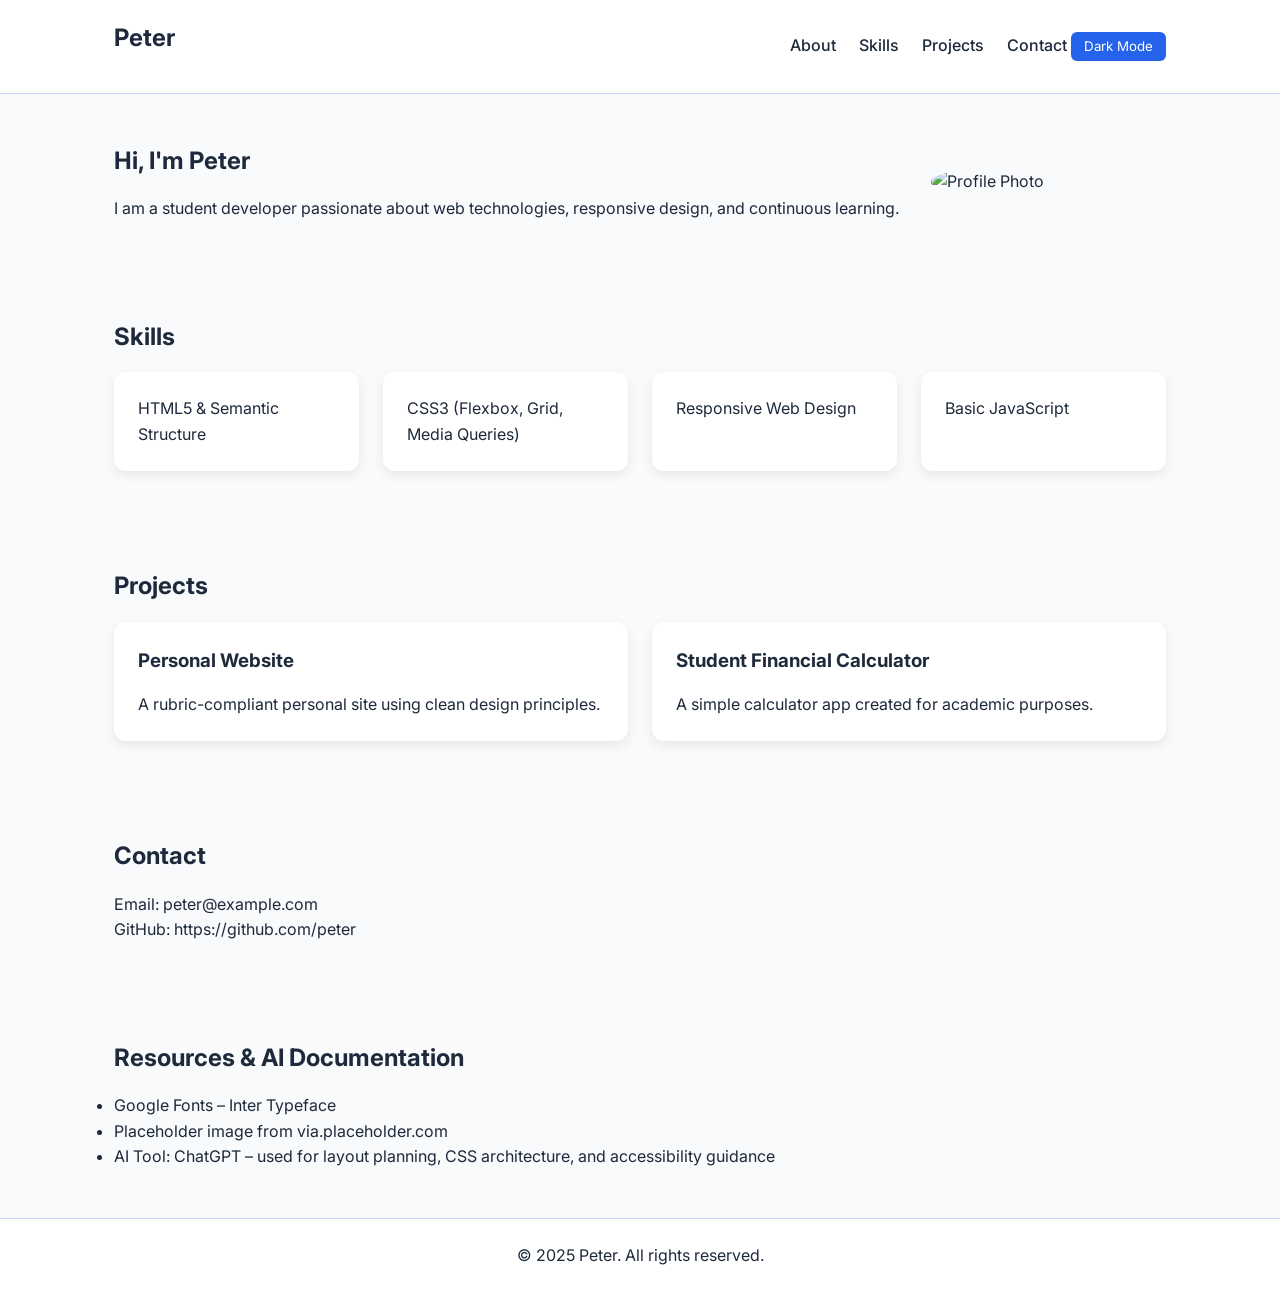
==== personal_webpage.html @ 716ead4c "Rename personal_webpage to personal_webpage.html" ====
<!DOCTYPE html>
<html lang="en">
<head>
  <meta charset="UTF-8" />
  <meta name="viewport" content="width=device-width, initial-scale=1.0" />
  <title>Peter | Personal Website</title>

  <!-- Google Font -->
  <link href="https://fonts.googleapis.com/css2?family=Inter:wght@300;400;600;700&display=swap" rel="stylesheet">

  <style>
    :root {
      --bg: #f8fafc;
      --text: #1e293b;
      --primary: #2563eb;
      --card: #ffffff;
    }

    body.dark {
      --bg: #0f172a;
      --text: #e5e7eb;
      --card: #1e293b;
    }

    * {
      box-sizing: border-box;
      margin: 0;
      padding: 0;
      font-family: 'Inter', sans-serif;
    }

    body {
      background: var(--bg);
      color: var(--text);
      line-height: 1.6;
      transition: background 0.3s, color 0.3s;
    }

    header {
      background: var(--card);
      border-bottom: 1px solid #cbd5f5;
    }

    nav {
      max-width: 1100px;
      margin: auto;
      padding: 1.2rem 1.5rem;
      display: flex;
      justify-content: space-between;
      align-items: center;
    }

    nav a {
      color: var(--text);
      text-decoration: none;
      margin-left: 1.2rem;
      font-weight: 500;
    }

    nav a:hover {
      color: var(--primary);
    }

    button.toggle {
      background: var(--primary);
      color: white;
      border: none;
      padding: 0.4rem 0.8rem;
      border-radius: 6px;
      cursor: pointer;
    }

    section {
      max-width: 1100px;
      margin: auto;
      padding: 3rem 1.5rem;
    }

    h1, h2, h3 {
      margin-bottom: 1rem;
    }

    .hero {
      display: flex;
      flex-wrap: wrap;
      align-items: center;
      gap: 2rem;
    }

    .hero img {
      max-width: 260px;
      border-radius: 50%;
    }

    .grid {
      display: grid;
      grid-template-columns: repeat(auto-fit, minmax(240px, 1fr));
      gap: 1.5rem;
    }

    .card {
      background: var(--card);
      padding: 1.5rem;
      border-radius: 12px;
      box-shadow: 0 4px 12px rgba(0,0,0,0.08);
    }

    footer {
      background: var(--card);
      text-align: center;
      padding: 1.5rem;
      border-top: 1px solid #cbd5f5;
    }

    @media (max-width: 768px) {
      nav {
        flex-direction: column;
        gap: 1rem;
      }

      .hero {
        text-align: center;
      }
    }
  </style>
</head>
<body>

<header>
  <nav>
    <h2>Peter</h2>
    <div>
      <a href="#about">About</a>
      <a href="#skills">Skills</a>
      <a href="#projects">Projects</a>
      <a href="#contact">Contact</a>
      <button class="toggle" onclick="toggleMode()">Dark Mode</button>
    </div>
  </nav>
</header>

<section id="about">
  <div class="hero">
    <div>
      <h1>Hi, I'm Peter</h1>
      <p>I am a student developer passionate about web technologies, responsive design, and continuous learning.</p>
    </div>
    <img src="https://via.placeholder.com/260" alt="Profile Photo">
  </div>
</section>

<section id="skills">
  <h2>Skills</h2>
  <div class="grid">
    <div class="card">HTML5 & Semantic Structure</div>
    <div class="card">CSS3 (Flexbox, Grid, Media Queries)</div>
    <div class="card">Responsive Web Design</div>
    <div class="card">Basic JavaScript</div>
  </div>
</section>

<section id="projects">
  <h2>Projects</h2>
  <div class="grid">
    <div class="card">
      <h3>Personal Website</h3>
      <p>A rubric-compliant personal site using clean design principles.</p>
    </div>
    <div class="card">
      <h3>Student Financial Calculator</h3>
      <p>A simple calculator app created for academic purposes.</p>
    </div>
  </div>
</section>

<section id="contact">
  <h2>Contact</h2>
  <p>Email: peter@example.com</p>
  <p>GitHub: https://github.com/peter</p>
</section>

<section id="resources">
  <h2>Resources & AI Documentation</h2>
  <ul>
    <li>Google Fonts – Inter Typeface</li>
    <li>Placeholder image from via.placeholder.com</li>
    <li>AI Tool: ChatGPT – used for layout planning, CSS architecture, and accessibility guidance</li>
  </ul>
</section>

<footer>
  <p>&copy; 2025 Peter. All rights reserved.</p>
</footer>

<script>
  function toggleMode() {
    document.body.classList.toggle('dark');
  }
</script>

</body>
</html>
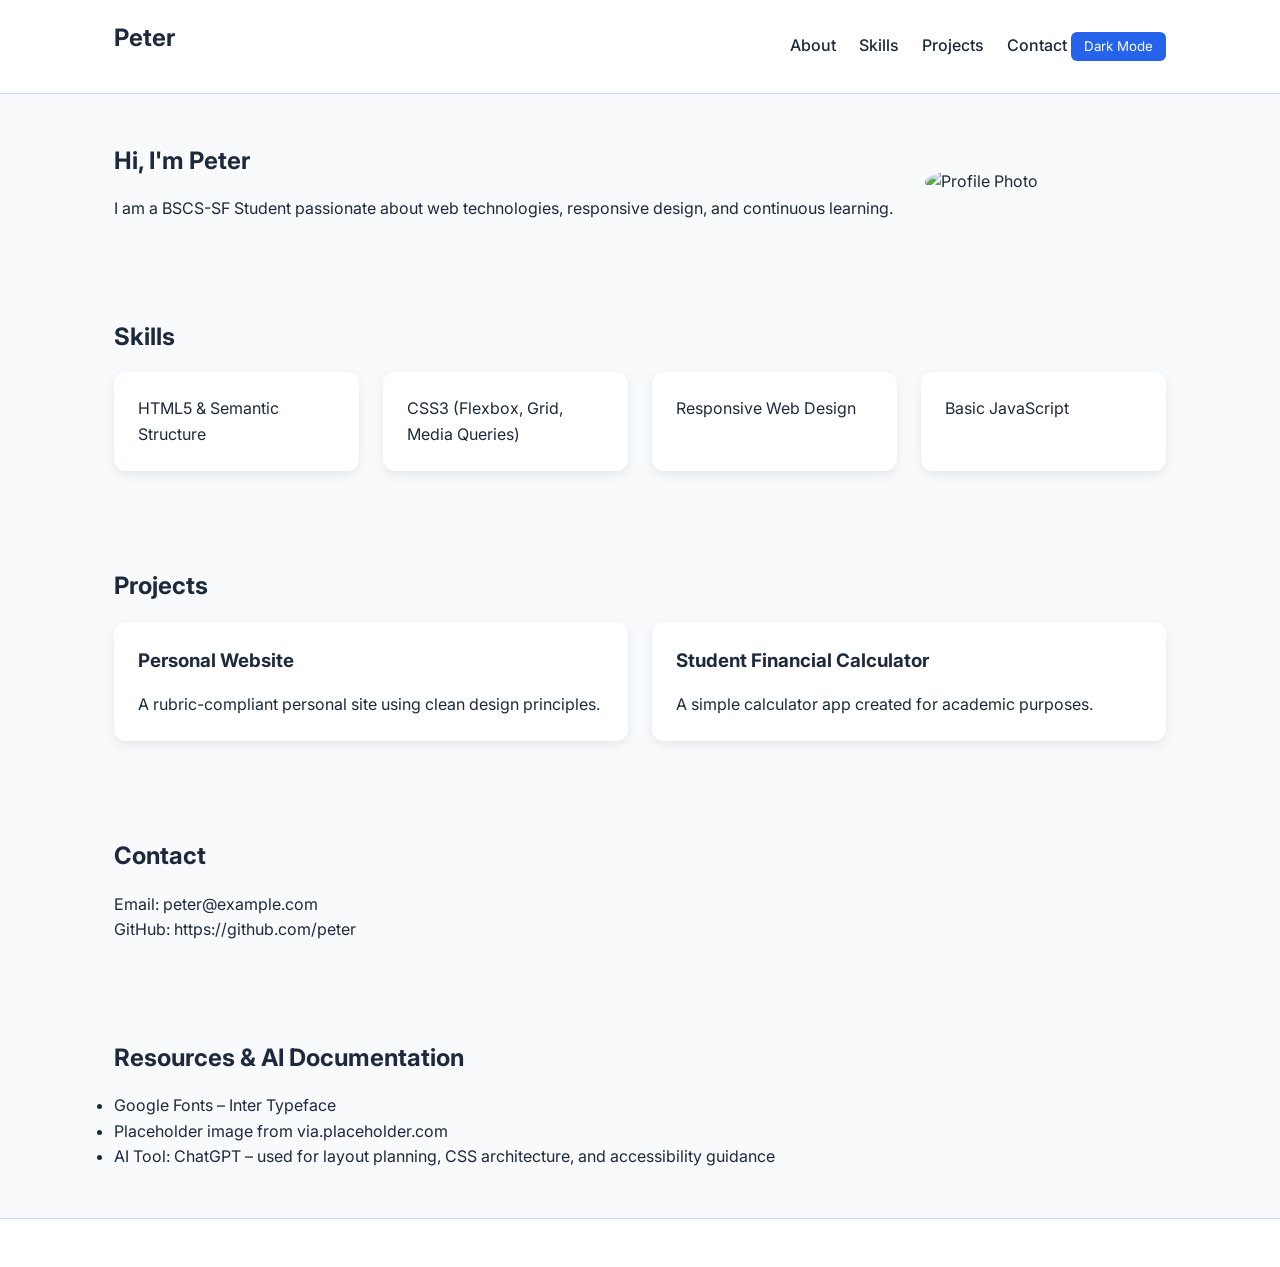
==== commit 7a3fca5d: "Update personal webpage title and content" ====
--- a/personal_webpage.html
+++ b/personal_webpage.html
@@ -3,7 +3,7 @@
 <head>
   <meta charset="UTF-8" />
   <meta name="viewport" content="width=device-width, initial-scale=1.0" />
-  <title>Peter | Personal Website</title>
+  <title>Gian Mandac | Personal Website</title>
 
   <!-- Google Font -->
   <link href="https://fonts.googleapis.com/css2?family=Inter:wght@300;400;600;700&display=swap" rel="stylesheet">
@@ -143,7 +143,7 @@
   <div class="hero">
     <div>
       <h1>Hi, I'm Peter</h1>
-      <p>I am a student developer passionate about web technologies, responsive design, and continuous learning.</p>
+      <p>I am a BSCS-SF Student passionate about web technologies, responsive design, and continuous learning.</p>
     </div>
     <img src="https://via.placeholder.com/260" alt="Profile Photo">
   </div>
@@ -189,7 +189,7 @@
 </section>
 
 <footer>
-  <p>&copy; 2025 Peter. All rights reserved.</p>
+
 </footer>
 
 <script>
